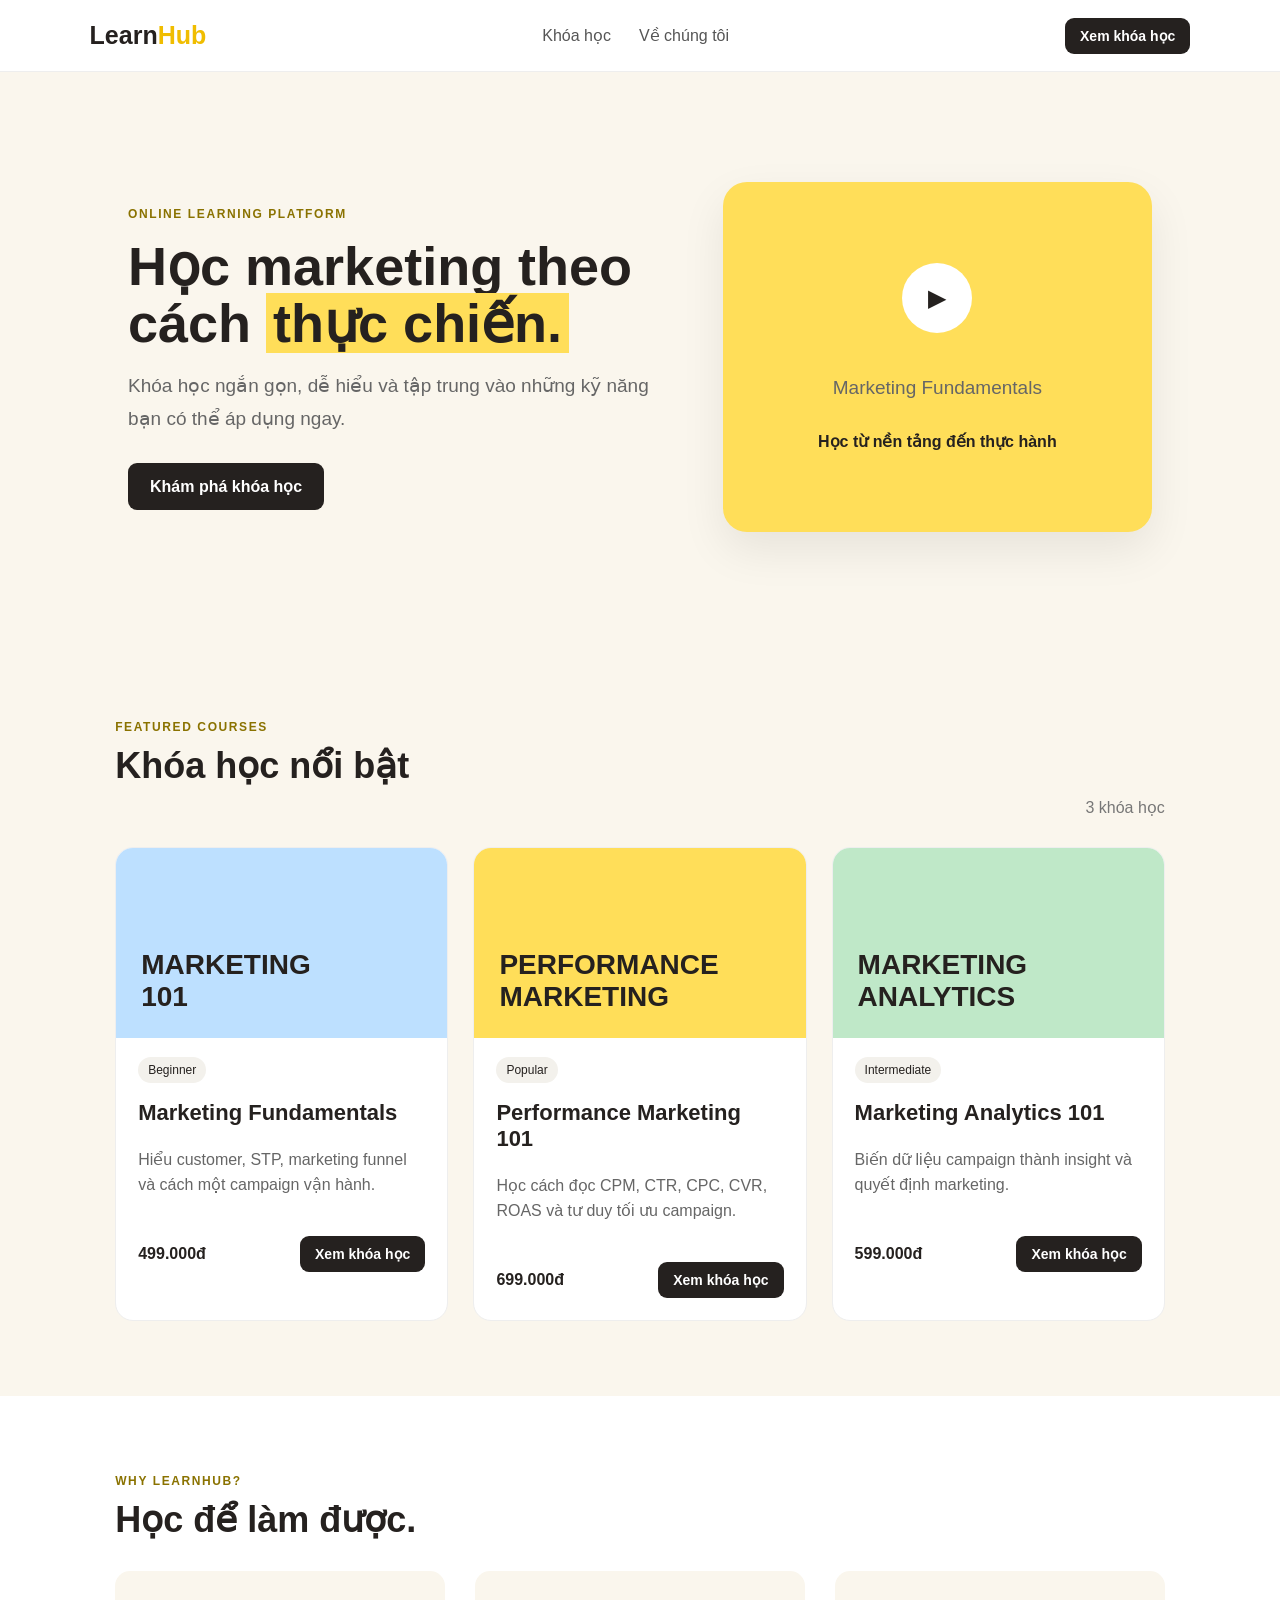
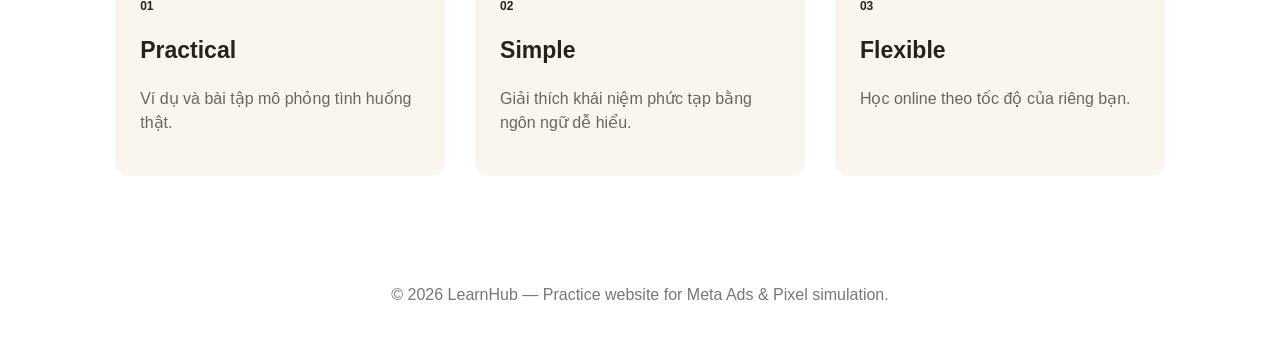
==== index.html @ 07515916 "Add files via upload" ====
<!DOCTYPE html>
<html lang="vi">
<head>
  <meta charset="UTF-8">
  <meta name="viewport" content="width=device-width, initial-scale=1.0">
  <title>LearnHub — Học Marketing Online</title>
  <link rel="stylesheet" href="style.css">
</head>
<body>
  <header class="nav">
    <a class="logo" href="index.html">Learn<span>Hub</span></a>
    <nav>
      <a href="#courses">Khóa học</a>
      <a href="#about">Về chúng tôi</a>
    </nav>
    <a class="btn btn-small" href="#courses">Xem khóa học</a>
  </header>

  <main>
    <section class="hero">
      <div>
        <span class="eyebrow">ONLINE LEARNING PLATFORM</span>
        <h1>Học marketing theo cách <span>thực chiến.</span></h1>
        <p>Khóa học ngắn gọn, dễ hiểu và tập trung vào những kỹ năng bạn có thể áp dụng ngay.</p>
        <a class="btn" href="#courses">Khám phá khóa học</a>
      </div>
      <div class="hero-card">
        <div class="play">▶</div>
        <p>Marketing Fundamentals</p>
        <strong>Học từ nền tảng đến thực hành</strong>
      </div>
    </section>

    <section id="courses" class="section">
      <div class="section-head">
        <div>
          <span class="eyebrow">FEATURED COURSES</span>
          <h2>Khóa học nổi bật</h2>
        </div>
        <span class="muted">3 khóa học</span>
      </div>

      <div class="grid">
        <article class="course-card" data-course-id="marketing-101" data-course-name="Marketing Fundamentals" data-price="499000">
          <div class="course-image blue">MARKETING<br>101</div>
          <div class="course-body">
            <span class="tag">Beginner</span>
            <h3>Marketing Fundamentals</h3>
            <p>Hiểu customer, STP, marketing funnel và cách một campaign vận hành.</p>
            <div class="course-bottom">
              <strong>499.000đ</strong>
              <a class="btn btn-small" href="course.html?course=marketing-101">Xem khóa học</a>
            </div>
          </div>
        </article>

        <article class="course-card" data-course-id="performance-101" data-course-name="Performance Marketing 101" data-price="699000">
          <div class="course-image yellow">PERFORMANCE<br>MARKETING</div>
          <div class="course-body">
            <span class="tag">Popular</span>
            <h3>Performance Marketing 101</h3>
            <p>Học cách đọc CPM, CTR, CPC, CVR, ROAS và tư duy tối ưu campaign.</p>
            <div class="course-bottom">
              <strong>699.000đ</strong>
              <a class="btn btn-small" href="course.html?course=performance-101">Xem khóa học</a>
            </div>
          </div>
        </article>

        <article class="course-card" data-course-id="analytics-101" data-course-name="Marketing Analytics 101" data-price="599000">
          <div class="course-image green">MARKETING<br>ANALYTICS</div>
          <div class="course-body">
            <span class="tag">Intermediate</span>
            <h3>Marketing Analytics 101</h3>
            <p>Biến dữ liệu campaign thành insight và quyết định marketing.</p>
            <div class="course-bottom">
              <strong>599.000đ</strong>
              <a class="btn btn-small" href="course.html?course=analytics-101">Xem khóa học</a>
            </div>
          </div>
        </article>
      </div>
    </section>

    <section id="about" class="section light">
      <span class="eyebrow">WHY LEARNHUB?</span>
      <h2>Học để làm được.</h2>
      <div class="features">
        <div><b>01</b><h3>Practical</h3><p>Ví dụ và bài tập mô phỏng tình huống thật.</p></div>
        <div><b>02</b><h3>Simple</h3><p>Giải thích khái niệm phức tạp bằng ngôn ngữ dễ hiểu.</p></div>
        <div><b>03</b><h3>Flexible</h3><p>Học online theo tốc độ của riêng bạn.</p></div>
      </div>
    </section>
  </main>

  <footer>© 2026 LearnHub — Practice website for Meta Ads & Pixel simulation.</footer>
  <script src="script.js"></script>
</body>
</html>
---- style.css ----
*{box-sizing:border-box}body{margin:0;font-family:Arial,Helvetica,sans-serif;color:#25211f;background:#faf6ed}a{text-decoration:none;color:inherit}.nav{height:72px;display:flex;align-items:center;justify-content:space-between;padding:0 7%;background:#fff;border-bottom:1px solid #eee}.logo{font-size:25px;font-weight:800}.logo span{color:#f0bd00}.nav nav{display:flex;gap:28px;color:#555}.btn{display:inline-block;border:0;border-radius:9px;background:#25211f;color:white;padding:14px 22px;font-weight:700;cursor:pointer}.btn:hover{opacity:.9}.btn-small{padding:10px 15px;font-size:14px}.hero{display:grid;grid-template-columns:1.1fr .9fr;gap:70px;align-items:center;padding:90px 10%;min-height:570px}.eyebrow{font-size:12px;letter-spacing:1.6px;font-weight:800;color:#8a7200}.hero h1,.course-hero h1{font-size:54px;line-height:1.05;margin:16px 0}.hero h1 span{background:#ffde59;padding:0 7px}.hero p{font-size:19px;line-height:1.7;color:#666;max-width:620px;margin-bottom:28px}.hero-card,.video-placeholder{background:#ffde59;border-radius:24px;min-height:350px;display:flex;flex-direction:column;justify-content:center;align-items:center;box-shadow:0 18px 45px rgba(0,0,0,.08)}.play{width:70px;height:70px;border-radius:50%;background:#fff;display:grid;place-items:center;font-size:24px;margin-bottom:20px}.section{padding:75px 9%}.section.light{background:#fff}.section-head{display:flex;justify-content:space-between;align-items:end;margin-bottom:30px}.section h2{font-size:36px;margin:10px 0 30px}.muted{color:#777}.grid{display:grid;grid-template-columns:repeat(3,1fr);gap:25px}.course-card{background:#fff;border:1px solid #eee;border-radius:18px;overflow:hidden}.course-image{height:190px;padding:25px;font-weight:900;font-size:28px;display:flex;align-items:flex-end}.blue{background:#bde0ff}.yellow{background:#ffde59}.green{background:#bfe8c8}.course-body{padding:22px}.tag{font-size:12px;background:#f3f1ec;border-radius:20px;padding:6px 10px}.course-body h3{font-size:22px}.course-body p{color:#666;line-height:1.55;min-height:72px}.course-bottom{display:flex;align-items:center;justify-content:space-between}.features{display:grid;grid-template-columns:repeat(3,1fr);gap:30px}.features div{padding:25px;background:#faf6ed;border-radius:15px}.features b{font-size:12px}.features h3{font-size:23px}.features p{color:#666;line-height:1.5}.course-page{min-height:100vh}.course-hero{padding:75px 10%;display:grid;grid-template-columns:1fr .8fr;gap:70px;align-items:center}.course-hero h1{font-size:48px}.course-hero p{font-size:18px;color:#666;line-height:1.6}.price{font-size:32px;font-weight:800;margin:25px 0}.text-link{display:block;margin-top:18px;font-weight:700}.lesson-list{display:grid;grid-template-columns:1fr 1fr;gap:15px;max-width:850px}.lesson-list div{padding:18px;background:#fff;border:1px solid #eee;border-radius:10px}.checkout-page,.success-page{min-height:calc(100vh - 72px);display:grid;place-items:center;padding:50px 20px}.checkout-card,.success-card{background:#fff;width:min(600px,100%);padding:40px;border-radius:20px;box-shadow:0 12px 40px rgba(0,0,0,.08)}label{display:block;font-weight:700;margin:18px 0}input,select{width:100%;padding:13px;margin-top:8px;border:1px solid #ccc;border-radius:8px;font-size:15px}.order-total{display:flex;justify-content:space-between;border-top:1px solid #eee;margin:25px 0;padding-top:20px;font-size:18px}.full{width:100%}.success-icon{width:65px;height:65px;border-radius:50%;background:#bfe8c8;display:grid;place-items:center;font-size:30px;font-weight:800}.success-card h1{font-size:40px}.fake-order{background:#faf6ed;padding:18px;border-radius:10px;margin:25px 0;display:flex;justify-content:space-between}footer{padding:35px;text-align:center;color:#777;background:#fff}@media(max-width:800px){.hero,.course-hero{grid-template-columns:1fr;padding:55px 7%;gap:35px}.grid,.features{grid-template-columns:1fr}.lesson-list{grid-template-columns:1fr}.hero h1{font-size:42px}.nav nav{display:none}}
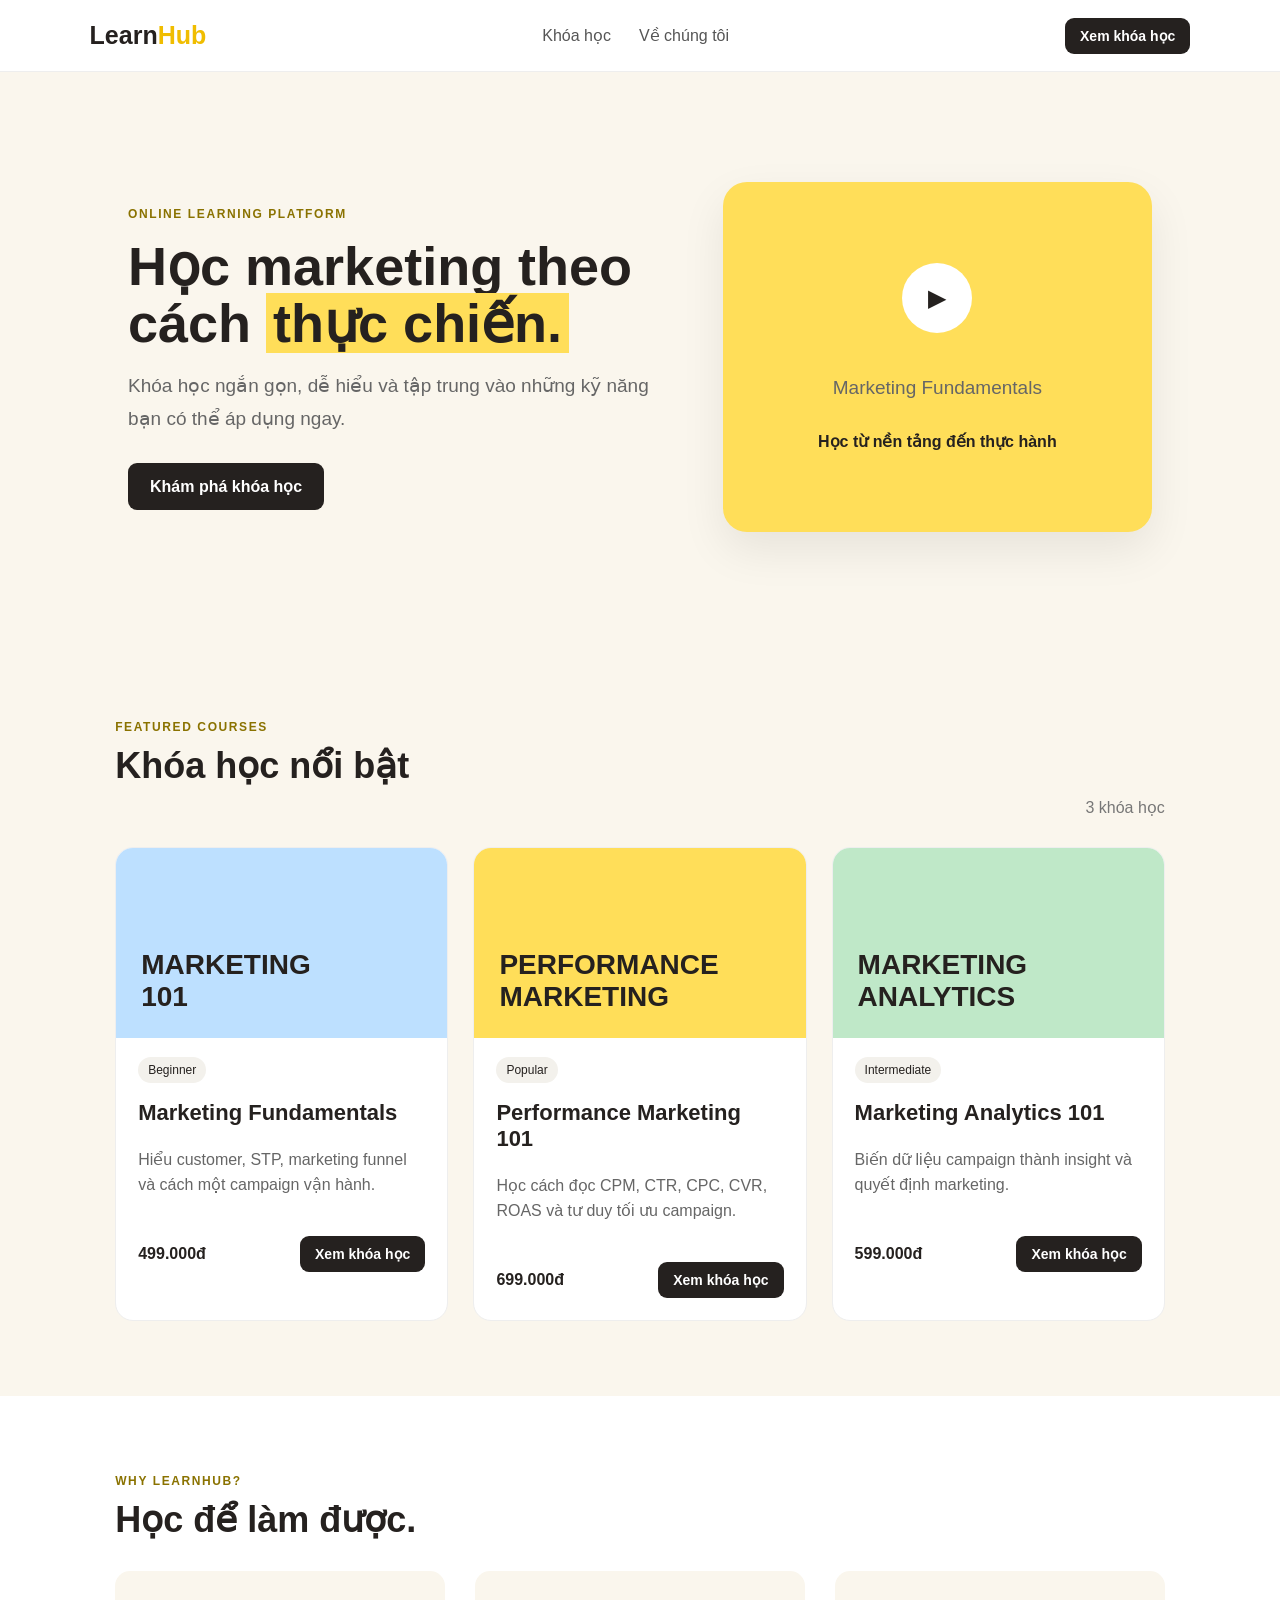
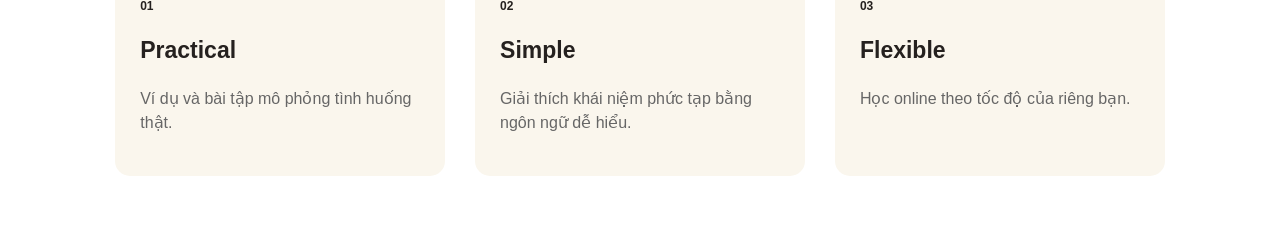
==== commit 8478d423: "Update index.html" ====
--- a/index.html
+++ b/index.html
@@ -1,99 +1,403 @@
 <!DOCTYPE html>
 <html lang="vi">
+
 <head>
+
   <meta charset="UTF-8">
-  <meta name="viewport" content="width=device-width, initial-scale=1.0">
+
+  <meta
+    name="viewport"
+    content="width=device-width, initial-scale=1.0"
+  >
+
   <title>LearnHub — Học Marketing Online</title>
-  <link rel="stylesheet" href="style.css">
+
+  <link
+    rel="stylesheet"
+    href="style.css"
+  >
+
 </head>
+
+
 <body>
+
+
   <header class="nav">
-    <a class="logo" href="index.html">Learn<span>Hub</span></a>
+
+    <a
+      class="logo"
+      href="index.html"
+    >
+      Learn<span>Hub</span>
+    </a>
+
+
     <nav>
-      <a href="#courses">Khóa học</a>
-      <a href="#about">Về chúng tôi</a>
+
+      <a href="#courses">
+        Khóa học
+      </a>
+
+      <a href="#about">
+        Về chúng tôi
+      </a>
+
     </nav>
-    <a class="btn btn-small" href="#courses">Xem khóa học</a>
+
+
+    <a
+      class="btn btn-small"
+      href="#courses"
+    >
+      Xem khóa học
+    </a>
+
   </header>
 
+
+
   <main>
+
+
+    <!-- HERO -->
+
     <section class="hero">
+
       <div>
-        <span class="eyebrow">ONLINE LEARNING PLATFORM</span>
-        <h1>Học marketing theo cách <span>thực chiến.</span></h1>
-        <p>Khóa học ngắn gọn, dễ hiểu và tập trung vào những kỹ năng bạn có thể áp dụng ngay.</p>
-        <a class="btn" href="#courses">Khám phá khóa học</a>
+
+        <span class="eyebrow">
+          ONLINE LEARNING PLATFORM
+        </span>
+
+
+        <h1>
+          Học marketing theo cách
+          <span>thực chiến.</span>
+        </h1>
+
+
+        <p>
+          Khóa học ngắn gọn, dễ hiểu và tập trung
+          vào những kỹ năng bạn có thể áp dụng ngay.
+        </p>
+
+
+        <a
+          class="btn"
+          href="#courses"
+        >
+          Khám phá khóa học
+        </a>
+
       </div>
+
+
       <div class="hero-card">
-        <div class="play">▶</div>
-        <p>Marketing Fundamentals</p>
-        <strong>Học từ nền tảng đến thực hành</strong>
+
+        <div class="play">
+          ▶
+        </div>
+
+        <p>
+          Marketing Fundamentals
+        </p>
+
+        <strong>
+          Học từ nền tảng đến thực hành
+        </strong>
+
       </div>
+
     </section>
 
-    <section id="courses" class="section">
+
+
+    <!-- COURSES -->
+
+    <section
+      id="courses"
+      class="section"
+    >
+
       <div class="section-head">
+
         <div>
-          <span class="eyebrow">FEATURED COURSES</span>
-          <h2>Khóa học nổi bật</h2>
+
+          <span class="eyebrow">
+            FEATURED COURSES
+          </span>
+
+          <h2>
+            Khóa học nổi bật
+          </h2>
+
         </div>
-        <span class="muted">3 khóa học</span>
+
+
+        <span class="muted">
+          3 khóa học
+        </span>
+
       </div>
 
+
+
       <div class="grid">
-        <article class="course-card" data-course-id="marketing-101" data-course-name="Marketing Fundamentals" data-price="499000">
-          <div class="course-image blue">MARKETING<br>101</div>
+
+
+        <!-- MARKETING FUNDAMENTALS -->
+
+        <article
+          class="course-card"
+          data-course-id="marketing-101"
+          data-course-name="Marketing Fundamentals"
+          data-price="499000"
+        >
+
+          <div class="course-image blue">
+            MARKETING<br>
+            101
+          </div>
+
+
           <div class="course-body">
-            <span class="tag">Beginner</span>
-            <h3>Marketing Fundamentals</h3>
-            <p>Hiểu customer, STP, marketing funnel và cách một campaign vận hành.</p>
+
+            <span class="tag">
+              Beginner
+            </span>
+
+
+            <h3>
+              Marketing Fundamentals
+            </h3>
+
+
+            <p>
+              Hiểu customer, STP, marketing funnel
+              và cách một campaign vận hành.
+            </p>
+
+
             <div class="course-bottom">
-              <strong>499.000đ</strong>
-              <a class="btn btn-small" href="course.html?course=marketing-101">Xem khóa học</a>
+
+              <strong>
+                499.000đ
+              </strong>
+
+
+              <a
+                class="btn btn-small"
+                href="course.html?course=marketing-101"
+              >
+                Xem khóa học
+              </a>
+
             </div>
-          </div>
+
+          </div>
+
         </article>
 
-        <article class="course-card" data-course-id="performance-101" data-course-name="Performance Marketing 101" data-price="699000">
-          <div class="course-image yellow">PERFORMANCE<br>MARKETING</div>
+
+
+        <!-- PERFORMANCE MARKETING -->
+
+        <article
+          class="course-card"
+          data-course-id="performance-101"
+          data-course-name="Performance Marketing 101"
+          data-price="699000"
+        >
+
+          <div class="course-image yellow">
+            PERFORMANCE<br>
+            MARKETING
+          </div>
+
+
           <div class="course-body">
-            <span class="tag">Popular</span>
-            <h3>Performance Marketing 101</h3>
-            <p>Học cách đọc CPM, CTR, CPC, CVR, ROAS và tư duy tối ưu campaign.</p>
+
+            <span class="tag">
+              Popular
+            </span>
+
+
+            <h3>
+              Performance Marketing 101
+            </h3>
+
+
+            <p>
+              Học cách đọc CPM, CTR, CPC, CVR,
+              ROAS và tư duy tối ưu campaign.
+            </p>
+
+
             <div class="course-bottom">
-              <strong>699.000đ</strong>
-              <a class="btn btn-small" href="course.html?course=performance-101">Xem khóa học</a>
+
+              <strong>
+                699.000đ
+              </strong>
+
+
+              <a
+                class="btn btn-small"
+                href="course.html?course=performance-101"
+              >
+                Xem khóa học
+              </a>
+
             </div>
-          </div>
+
+          </div>
+
         </article>
 
-        <article class="course-card" data-course-id="analytics-101" data-course-name="Marketing Analytics 101" data-price="599000">
-          <div class="course-image green">MARKETING<br>ANALYTICS</div>
+
+
+        <!-- MARKETING ANALYTICS -->
+
+        <article
+          class="course-card"
+          data-course-id="analytics-101"
+          data-course-name="Marketing Analytics 101"
+          data-price="599000"
+        >
+
+          <div class="course-image green">
+            MARKETING<br>
+            ANALYTICS
+          </div>
+
+
           <div class="course-body">
-            <span class="tag">Intermediate</span>
-            <h3>Marketing Analytics 101</h3>
-            <p>Biến dữ liệu campaign thành insight và quyết định marketing.</p>
+
+            <span class="tag">
+              Intermediate
+            </span>
+
+
+            <h3>
+              Marketing Analytics 101
+            </h3>
+
+
+            <p>
+              Biến dữ liệu campaign thành insight
+              và quyết định marketing.
+            </p>
+
+
             <div class="course-bottom">
-              <strong>599.000đ</strong>
-              <a class="btn btn-small" href="course.html?course=analytics-101">Xem khóa học</a>
+
+              <strong>
+                599.000đ
+              </strong>
+
+
+              <a
+                class="btn btn-small"
+                href="course.html?course=analytics-101"
+              >
+                Xem khóa học
+              </a>
+
             </div>
-          </div>
+
+          </div>
+
         </article>
+
+
       </div>
+
     </section>
 
-    <section id="about" class="section light">
-      <span class="eyebrow">WHY LEARNHUB?</span>
-      <h2>Học để làm được.</h2>
+
+
+    <!-- ABOUT -->
+
+    <section
+      id="about"
+      class="section light"
+    >
+
+      <span class="eyebrow">
+        WHY LEARNHUB?
+      </span>
+
+
+      <h2>
+        Học để làm được.
+      </h2>
+
+
       <div class="features">
-        <div><b>01</b><h3>Practical</h3><p>Ví dụ và bài tập mô phỏng tình huống thật.</p></div>
-        <div><b>02</b><h3>Simple</h3><p>Giải thích khái niệm phức tạp bằng ngôn ngữ dễ hiểu.</p></div>
-        <div><b>03</b><h3>Flexible</h3><p>Học online theo tốc độ của riêng bạn.</p></div>
+
+
+        <div>
+
+          <b>01</b>
+
+          <h3>
+            Practical
+          </h3>
+
+          <p>
+            Ví dụ và bài tập mô phỏng tình huống thật.
+          </p>
+
+        </div>
+
+
+
+        <div>
+
+          <b>02</b>
+
+          <h3>
+            Simple
+          </h3>
+
+          <p>
+            Giải thích khái niệm phức tạp
+            bằng ngôn ngữ dễ hiểu.
+          </p>
+
+        </div>
+
+
+
+        <div>
+
+          <b>03</b>
+
+          <h3>
+            Flexible
+          </h3>
+
+          <p>
+            Học online theo tốc độ của riêng bạn.
+          </p>
+
+        </div>
+
+
       </div>
+
     </section>
+
+
   </main>
 
-  <footer>© 2026 LearnHub — Practice website for Meta Ads & Pixel simulation.</footer>
+
+
+  <!-- META PIXEL + WEBSITE LOGIC -->
+
   <script src="script.js"></script>
+
+
 </body>
+
 </html>
